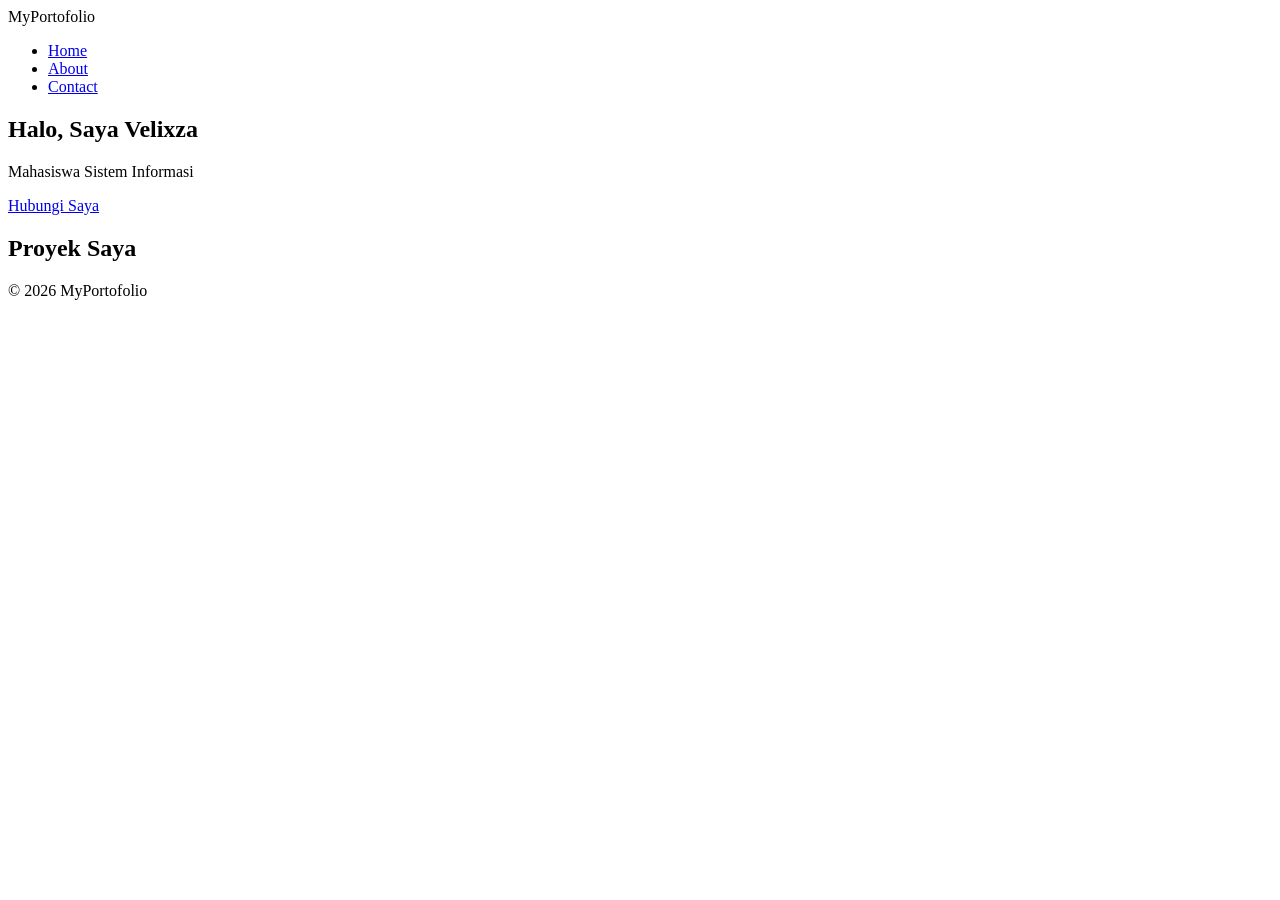
==== portofolio_veli/index.html @ 8e6a3ff7 "index portofolio" ====
<!DOCTYPE html>

<html lang="id">

<head>

    <meta charset="UTF-8">

    <meta name="viewport" content="width=device-width, initial-scale=1.0">

    <title>Portofolio velixza</title>

    <link rel="stylesheet" href="css/style.css">

</head>

<body>

    <!-- Navigasi -->

    <nav>

        <div class="container">

            <div class="logo">MyPortofolio</div>

            <ul class="nav-links">

                <li><a href="index.html" class="active">Home</a></li>

                <li><a href="about.html">About</a></li>

                <li><a href="contact.html">Contact</a></li>

            </ul>

        </div>

    </nav>

    <!-- Hero Section -->

    <section class="hero">

        <div class="container">

            <div class="hero-content">

                <h1>Halo, Saya Velixza <span id="typing-text"></span></h1>

                <p>Mahasiswa Sistem Informasi</p>

                <a href="contact.html" class="btn">Hubungi Saya</a>

            </div>

        </div>

    </section>

    <!-- Proyek Saya -->

    <section class="projects">

        <div class="container">

            <h2>Proyek Saya</h2>

            <div class="project-grid" id="project-grid">

                <!-- Data proyek akan diisi otomatis oleh JavaScript -->

            </div>

        </div>

    </section>

    <!-- Footer -->

    <footer>

        <p>&copy; 2026 MyPortofolio</p>

    </footer>

    <script src="js/main.js"></script>

</body>

</html>
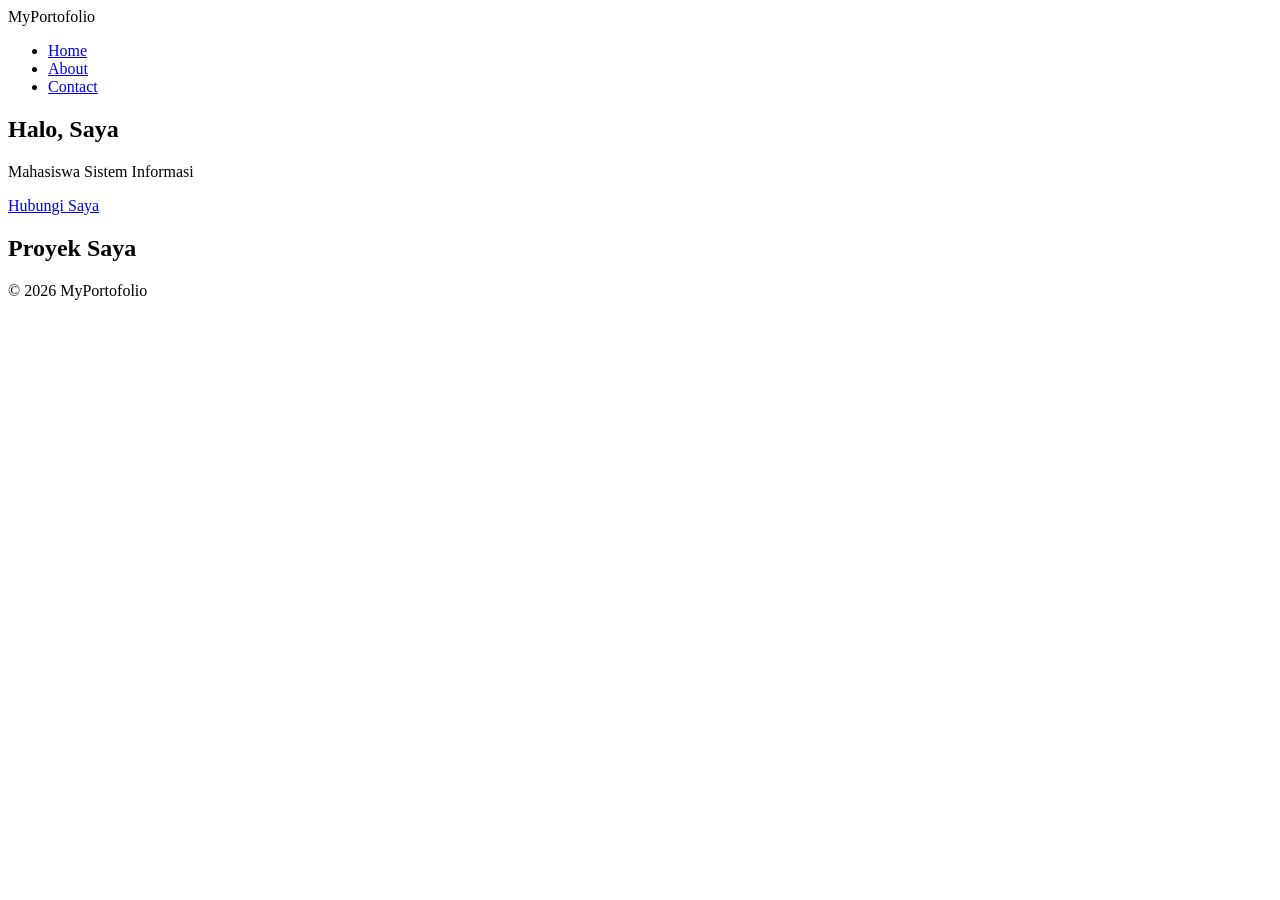
==== commit 64b04ce5: "index portoflio (2)" ====
--- a/portofolio_veli/index.html
+++ b/portofolio_veli/index.html
@@ -46,7 +46,7 @@
 
             <div class="hero-content">
 
-                <h1>Halo, Saya Velixza <span id="typing-text"></span></h1>
+                <h1>Halo, Saya <span id="typing-text"></span></h1>
 
                 <p>Mahasiswa Sistem Informasi</p>
 
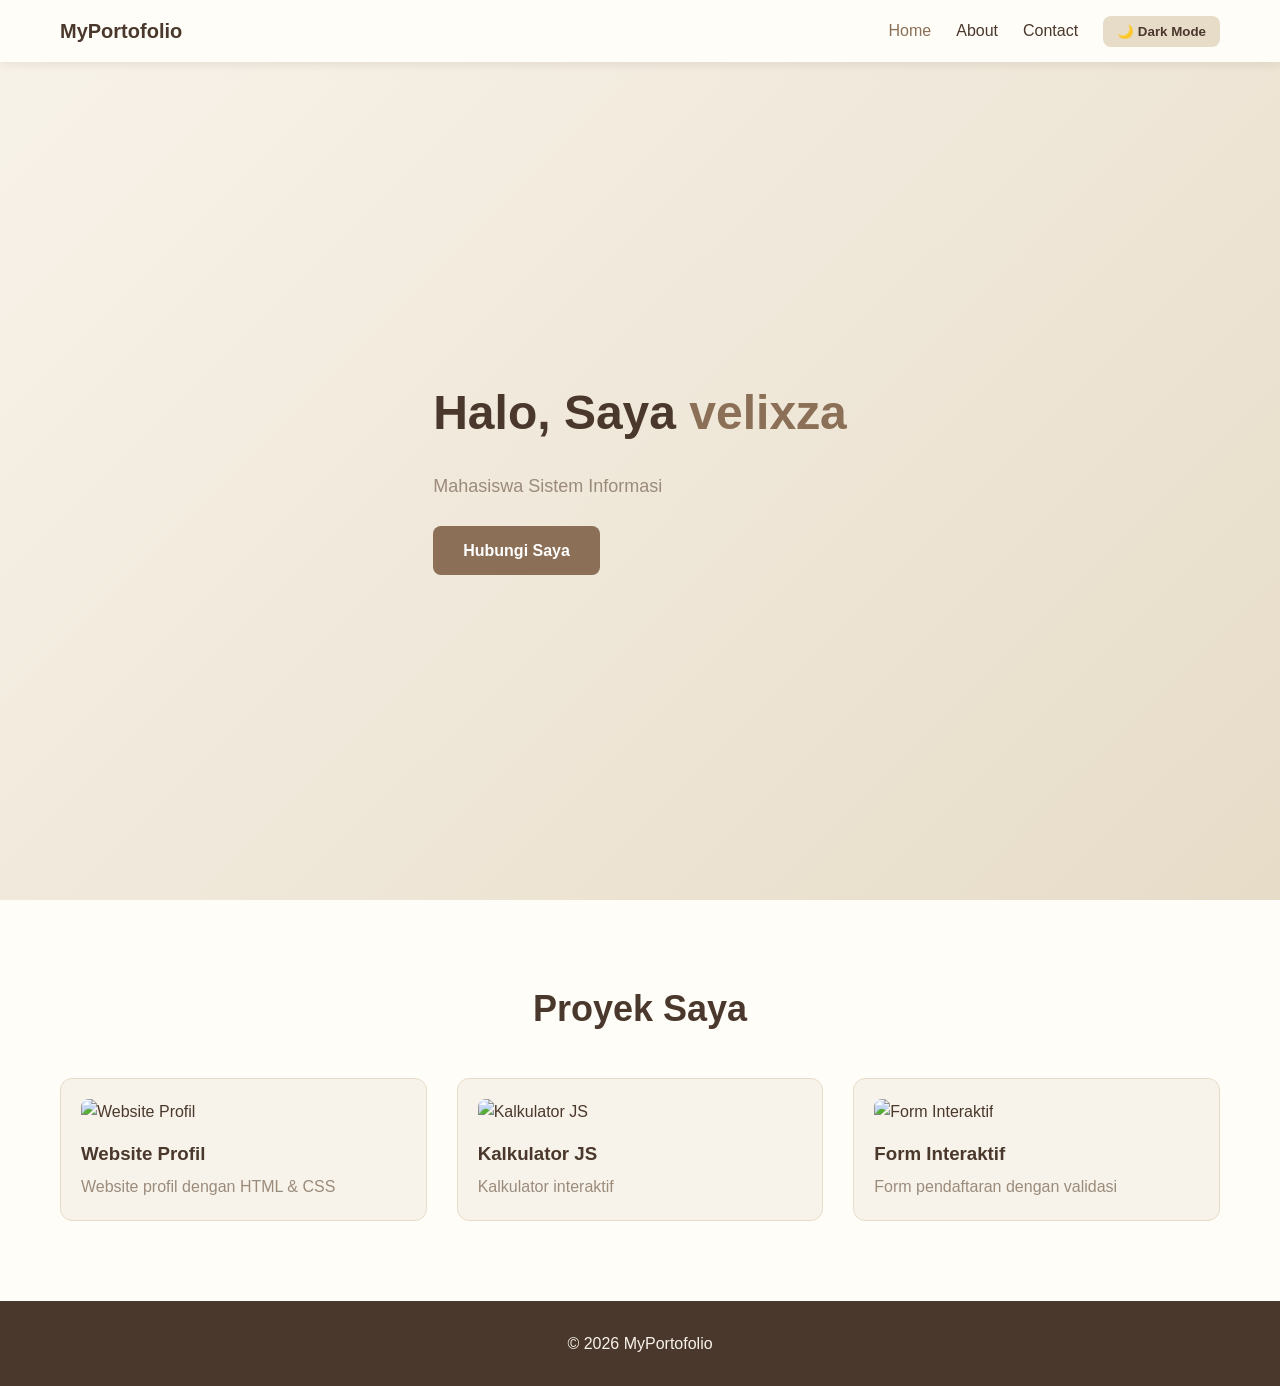
==== commit 20f1e911: "tugas mandiri pertemuan 7" ====
--- a/portofolio_veli/index.html
+++ b/portofolio_veli/index.html
@@ -1,56 +1,70 @@
 <!DOCTYPE html>
-
 <html lang="id">
 
 <head>
-
     <meta charset="UTF-8">
-
     <meta name="viewport" content="width=device-width, initial-scale=1.0">
 
-    <title>Portofolio velixza</title>
+    <title>Portofolio Velixza</title>
 
     <link rel="stylesheet" href="css/style.css">
-
 </head>
 
 <body>
 
     <!-- Navigasi -->
-
     <nav>
-
         <div class="container">
 
-            <div class="logo">MyPortofolio</div>
+            <div class="logo">
+                MyPortofolio
+            </div>
 
             <ul class="nav-links">
 
-                <li><a href="index.html" class="active">Home</a></li>
+                <li>
+                    <a href="index.html" class="active">Home</a>
+                </li>
 
-                <li><a href="about.html">About</a></li>
+                <li>
+                    <a href="about.html">About</a>
+                </li>
 
-                <li><a href="contact.html">Contact</a></li>
+                <li>
+                    <a href="contact.html">Contact</a>
+                </li>
+
+                <li>
+                    <button id="dark-mode-btn" class="dark-mode-btn">
+                        🌙 Dark Mode
+                    </button>
+                </li>
 
             </ul>
 
         </div>
-
     </nav>
 
+
     <!-- Hero Section -->
-
     <section class="hero">
 
         <div class="container">
 
             <div class="hero-content">
 
-                <h1>Halo, Saya <span id="typing-text"></span></h1>
+                <h1>
+                    Halo, Saya
+                    <span id="typing-text"></span>
+                </h1>
 
-                <p>Mahasiswa Sistem Informasi</p>
+                <p>
+                    Mahasiswa Sistem Informasi
+                </p>
 
-                <a href="contact.html" class="btn">Hubungi Saya</a>
+                <a href="contact.html" class="btn">
+                    Hubungi Saya
+                </a>
 
             </div>
 
@@ -58,32 +72,33 @@
 
     </section>
 
+
     <!-- Proyek Saya -->
-
     <section class="projects">
 
         <div class="container">
 
             <h2>Proyek Saya</h2>
 
-            <div class="project-grid" id="project-grid">
-
-                <!-- Data proyek akan diisi otomatis oleh JavaScript -->
-
+            <div
+                class="project-grid"
+                id="project-grid"
+            >
+                <!-- Project akan dibuat otomatis oleh JavaScript -->
             </div>
 
         </div>
 
     </section>
 
+
     <!-- Footer -->
-
     <footer>
-
         <p>&copy; 2026 MyPortofolio</p>
-
     </footer>
 
+
+    <!-- JavaScript -->
     <script src="js/main.js"></script>
 
 </body>
--- a/portofolio_veli/css/style.css
+++ b/portofolio_veli/css/style.css
@@ -0,0 +1,501 @@
+/* =========================
+   RESET & VARIABLES
+   ========================= */
+
+* {
+    margin: 0;
+    padding: 0;
+    box-sizing: border-box;
+}
+
+:root {
+    --primary: #8b6f56;
+    --dark: #4a382c;
+    --light: #f8f3ea;
+    --gray: #9b8b7b;
+    --beige: #e7dcc8;
+    --white: #fffdf8;
+}
+
+
+/* =========================
+   BODY
+   ========================= */
+
+body {
+    font-family: 'Segoe UI', sans-serif;
+    background: var(--light);
+    color: var(--dark);
+    line-height: 1.6;
+    transition: background 0.3s, color 0.3s;
+}
+
+
+/* =========================
+   CONTAINER
+   ========================= */
+
+.container {
+    max-width: 1200px;
+    margin: 0 auto;
+    padding: 0 20px;
+}
+
+
+/* =========================
+   NAVIGATION
+   ========================= */
+
+nav {
+    background: var(--white);
+    box-shadow: 0 2px 10px rgba(74, 56, 44, 0.10);
+    position: fixed;
+    width: 100%;
+    top: 0;
+    z-index: 100;
+}
+
+nav .container {
+    display: flex;
+    justify-content: space-between;
+    align-items: center;
+    padding: 15px 20px;
+}
+
+.logo {
+    color: var(--dark);
+    font-weight: 700;
+    font-size: 20px;
+}
+
+.nav-links {
+    display: flex;
+    list-style: none;
+    gap: 25px;
+    align-items: center;
+}
+
+.nav-links a {
+    text-decoration: none;
+    color: var(--dark);
+    font-weight: 500;
+    transition: color 0.3s;
+}
+
+.nav-links a:hover,
+.nav-links a.active {
+    color: var(--primary);
+}
+
+
+/* =========================
+   HERO SECTION - HOME
+   ========================= */
+
+.hero {
+    padding: 150px 0 100px;
+    background: linear-gradient(
+        135deg,
+        #f8f3ea 0%,
+        #e7dcc8 100%
+    );
+    min-height: 100vh;
+    display: flex;
+    align-items: center;
+}
+
+.hero-content h1 {
+    font-size: 48px;
+    margin-bottom: 20px;
+    color: var(--dark);
+}
+
+.hero-content span {
+    color: var(--primary);
+}
+
+.hero-content p {
+    color: var(--gray);
+    margin-bottom: 25px;
+    font-size: 18px;
+}
+
+
+/* =========================
+   BUTTON
+   ========================= */
+
+.btn {
+    display: inline-block;
+    background: var(--primary);
+    color: white;
+    padding: 12px 30px;
+    border-radius: 8px;
+    text-decoration: none;
+    font-weight: 600;
+    border: none;
+    cursor: pointer;
+    transition: transform 0.3s, box-shadow 0.3s;
+}
+
+.btn:hover {
+    transform: translateY(-3px);
+    box-shadow: 0 10px 20px rgba(139, 111, 86, 0.3);
+}
+
+
+/* =========================
+   PROJECTS
+   ========================= */
+
+.projects {
+    padding: 80px 0;
+    background: var(--white);
+}
+
+.projects h2 {
+    text-align: center;
+    font-size: 36px;
+    margin-bottom: 40px;
+    color: var(--dark);
+}
+
+.project-grid {
+    display: grid;
+    grid-template-columns: repeat(
+        auto-fit,
+        minmax(300px, 1fr)
+    );
+    gap: 30px;
+}
+
+.project-card {
+    background: var(--light);
+    border: 1px solid var(--beige);
+    border-radius: 12px;
+    padding: 20px;
+    transition: transform 0.3s, box-shadow 0.3s;
+    cursor: pointer;
+}
+
+.project-card:hover {
+    transform: translateY(-10px);
+    box-shadow: 0 12px 25px rgba(74, 56, 44, 0.12);
+}
+
+.project-card img {
+    width: 100%;
+    height: 200px;
+    object-fit: cover;
+    border-radius: 8px;
+}
+
+.project-card h3 {
+    margin-top: 15px;
+    color: var(--dark);
+}
+
+.project-card p {
+    color: var(--gray);
+    margin-top: 5px;
+}
+
+
+/* =========================
+   ABOUT PAGE
+   ========================= */
+
+.about {
+    padding: 150px 0 100px;
+    background: var(--light);
+    min-height: 100vh;
+}
+
+.about-content {
+    display: grid;
+    grid-template-columns: 1.5fr 1fr;
+    gap: 50px;
+    align-items: center;
+}
+
+.about-text h1 {
+    font-size: 48px;
+    margin-bottom: 25px;
+    color: var(--dark);
+}
+
+.about-text p {
+    margin-bottom: 18px;
+    color: var(--gray);
+}
+
+.about-card {
+    background: var(--white);
+    border: 1px solid var(--beige);
+    border-radius: 15px;
+    padding: 35px;
+    box-shadow: 0 10px 25px rgba(74, 56, 44, 0.08);
+}
+
+.about-card h2 {
+    margin-bottom: 20px;
+    color: var(--dark);
+}
+
+.about-card ul {
+    list-style: none;
+}
+
+.about-card li {
+    background: var(--beige);
+    margin-bottom: 10px;
+    padding: 10px 15px;
+    border-radius: 8px;
+    color: var(--dark);
+}
+
+
+/* =========================
+   CONTACT PAGE
+   ========================= */
+
+.contact {
+    padding: 150px 0 100px;
+    background: var(--light);
+    min-height: 100vh;
+}
+
+.contact-content {
+    display: grid;
+    grid-template-columns: 1fr 1fr;
+    gap: 60px;
+    align-items: start;
+}
+
+.contact-info h1 {
+    font-size: 48px;
+    margin-bottom: 20px;
+    color: var(--dark);
+}
+
+.contact-info > p {
+    color: var(--gray);
+    margin-bottom: 30px;
+}
+
+.contact-item {
+    margin-bottom: 20px;
+}
+
+.contact-item h3 {
+    color: var(--primary);
+    margin-bottom: 3px;
+}
+
+.contact-item p {
+    color: var(--gray);
+}
+
+
+/* =========================
+   CONTACT FORM
+   ========================= */
+
+.contact-form {
+    background: var(--white);
+    border: 1px solid var(--beige);
+    border-radius: 15px;
+    padding: 30px;
+    box-shadow: 0 10px 25px rgba(74, 56, 44, 0.08);
+
+    display: flex;
+    flex-direction: column;
+    gap: 10px;
+}
+
+.contact-form label {
+    color: var(--dark);
+    font-weight: 600;
+    margin-top: 5px;
+}
+
+.contact-form input,
+.contact-form textarea {
+    width: 100%;
+    padding: 12px 15px;
+    border: 1px solid var(--beige);
+    border-radius: 8px;
+    background: var(--light);
+    color: var(--dark);
+    font-family: inherit;
+    font-size: 15px;
+    outline: none;
+}
+
+.contact-form input:focus,
+.contact-form textarea:focus {
+    border-color: var(--primary);
+}
+
+.contact-form textarea {
+    resize: vertical;
+}
+
+#form-message {
+    color: var(--primary);
+    font-weight: 500;
+}
+
+
+/* =========================
+   DARK MODE
+   ========================= */
+
+body.dark-mode {
+    --primary: #c09a78;
+    --dark: #f3e9dc;
+    --light: #2b2521;
+    --gray: #c2b5a8;
+    --beige: #4a3f37;
+    --white: #352d28;
+}
+
+
+/* Navigation Dark Mode */
+
+body.dark-mode nav {
+    background: var(--white);
+    box-shadow: 0 2px 10px rgba(0, 0, 0, 0.25);
+}
+
+
+/* Home Dark Mode */
+
+body.dark-mode .hero {
+    background: linear-gradient(
+        135deg,
+        #2b2521 0%,
+        #3d332c 100%
+    );
+}
+
+body.dark-mode .projects {
+    background: #302924;
+}
+
+
+/* Project Card Dark Mode */
+
+body.dark-mode .project-card {
+    background: var(--white);
+    border-color: var(--beige);
+}
+
+
+/* About Dark Mode */
+
+body.dark-mode .about {
+    background: var(--light);
+}
+
+body.dark-mode .about-card {
+    background: var(--white);
+}
+
+
+/* Contact Dark Mode */
+
+body.dark-mode .contact {
+    background: var(--light);
+}
+
+body.dark-mode .contact-form {
+    background: var(--white);
+}
+
+body.dark-mode .contact-form input,
+body.dark-mode .contact-form textarea {
+    background: var(--light);
+}
+
+
+/* Footer Dark Mode */
+
+body.dark-mode footer {
+    background: #211c19;
+}
+
+
+/* =========================
+   DARK MODE BUTTON
+   ========================= */
+
+.dark-mode-btn {
+    border: none;
+    background: var(--beige);
+    color: var(--dark);
+    padding: 8px 14px;
+    border-radius: 8px;
+    cursor: pointer;
+    font-family: inherit;
+    font-weight: 600;
+    transition: 0.3s;
+}
+
+.dark-mode-btn:hover {
+    background: var(--primary);
+    color: white;
+}
+
+
+/* =========================
+   FOOTER
+   ========================= */
+
+footer {
+    background: var(--dark);
+    color: var(--light);
+    text-align: center;
+    padding: 30px;
+}
+
+
+/* =========================
+   RESPONSIVE
+   ========================= */
+
+@media (max-width: 768px) {
+
+    nav .container {
+        flex-direction: column;
+        gap: 10px;
+    }
+
+    .nav-links {
+        gap: 15px;
+        flex-wrap: wrap;
+        justify-content: center;
+    }
+
+    .hero {
+        padding-top: 180px;
+    }
+
+    .hero-content h1 {
+        font-size: 38px;
+    }
+
+    .about-content,
+    .contact-content {
+        grid-template-columns: 1fr;
+    }
+
+    .about-text h1,
+    .contact-info h1 {
+        font-size: 38px;
+    }
+
+    .project-grid {
+        grid-template-columns: 1fr;
+    }
+}
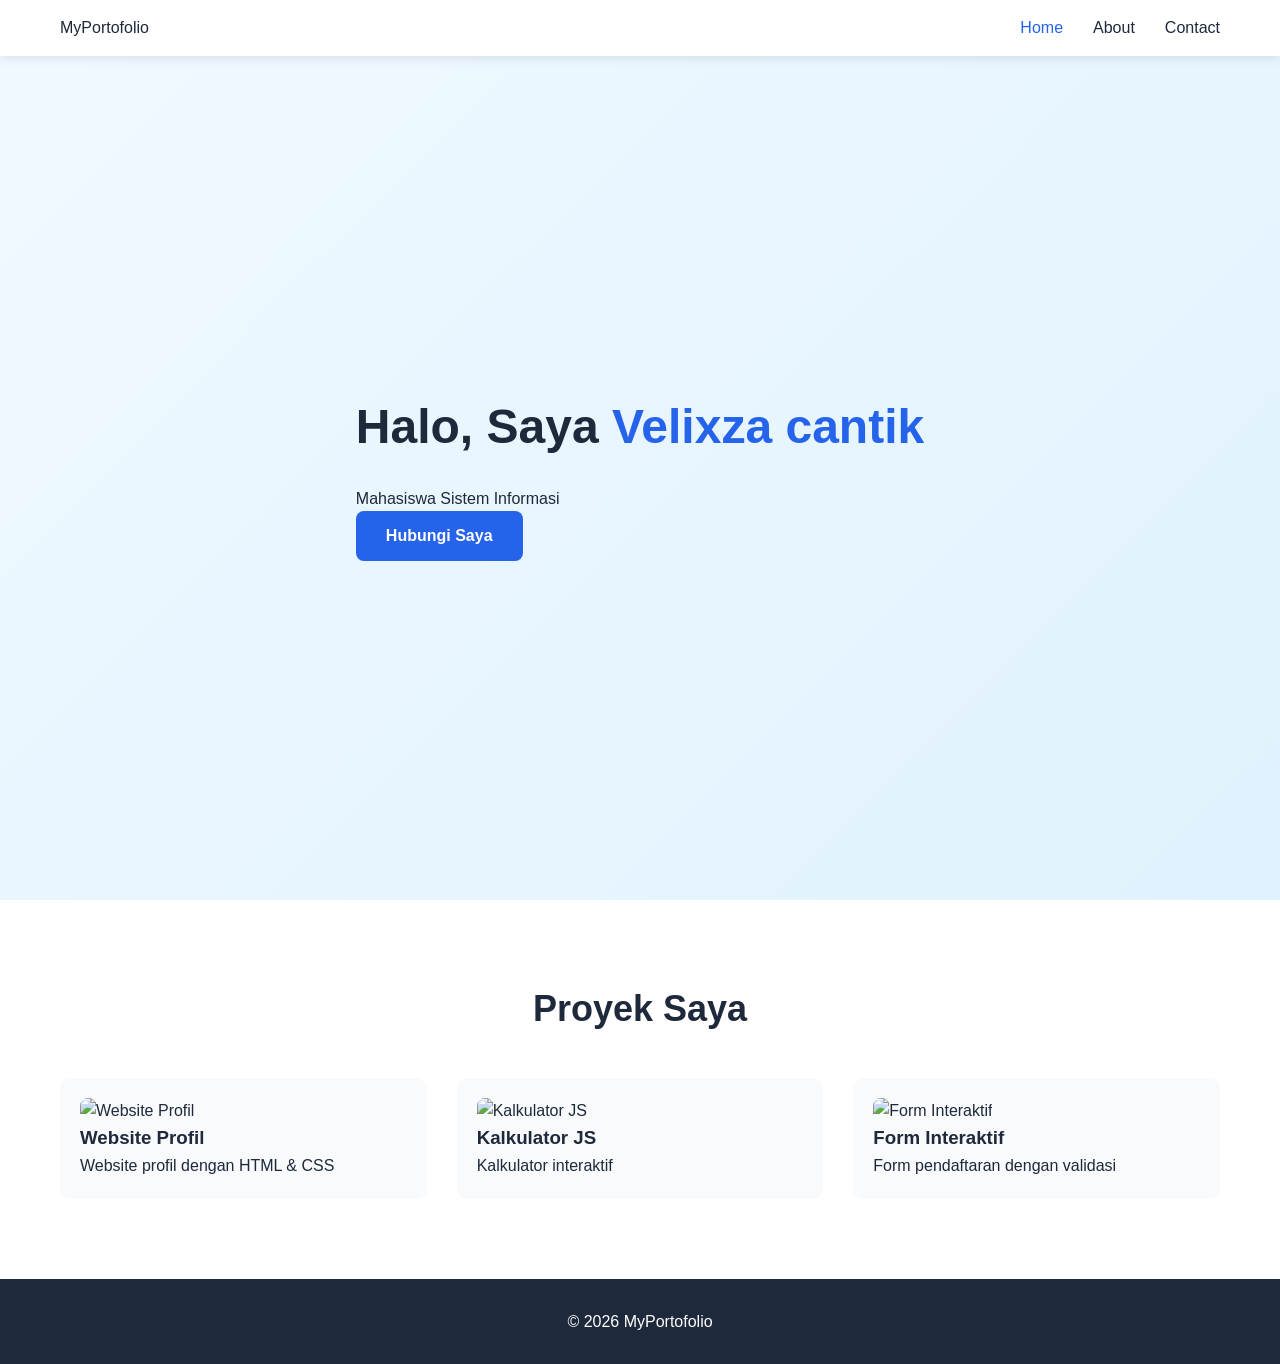
==== commit 53adaf40: "Merge branch 'main' into WEB-PORTOFOLIO-PERTEMUAN-7" ====
--- a/portofolio_veli/index.html
+++ b/portofolio_veli/index.html
@@ -1,70 +1,56 @@
 <!DOCTYPE html>
+
 <html lang="id">
 
 <head>
+
     <meta charset="UTF-8">
+
     <meta name="viewport" content="width=device-width, initial-scale=1.0">
 
-    <title>Portofolio Velixza</title>
+    <title>Portofolio velixza</title>
 
     <link rel="stylesheet" href="css/style.css">
+
 </head>
 
 <body>
 
     <!-- Navigasi -->
+
     <nav>
+
         <div class="container">
 
-            <div class="logo">
-                MyPortofolio
-            </div>
+            <div class="logo">MyPortofolio</div>
 
             <ul class="nav-links">
 
-                <li>
-                    <a href="index.html" class="active">Home</a>
-                </li>
+                <li><a href="index.html" class="active">Home</a></li>
 
-                <li>
-                    <a href="about.html">About</a>
-                </li>
+                <li><a href="about.html">About</a></li>
 
-                <li>
-                    <a href="contact.html">Contact</a>
-                </li>
-
-                <li>
-                    <button id="dark-mode-btn" class="dark-mode-btn">
-                        🌙 Dark Mode
-                    </button>
-                </li>
+                <li><a href="contact.html">Contact</a></li>
 
             </ul>
 
         </div>
+
     </nav>
 
+    <!-- Hero Section -->
 
-    <!-- Hero Section -->
     <section class="hero">
 
         <div class="container">
 
             <div class="hero-content">
 
-                <h1>
-                    Halo, Saya
-                    <span id="typing-text"></span>
-                </h1>
+                <h1>Halo, Saya <span id="typing-text"></span></h1>
 
-                <p>
-                    Mahasiswa Sistem Informasi
-                </p>
+                <p>Mahasiswa Sistem Informasi</p>
 
-                <a href="contact.html" class="btn">
-                    Hubungi Saya
-                </a>
+                <a href="contact.html" class="btn">Hubungi Saya</a>
 
             </div>
 
@@ -72,33 +58,32 @@
 
     </section>
 
+    <!-- Proyek Saya -->
 
-    <!-- Proyek Saya -->
     <section class="projects">
 
         <div class="container">
 
             <h2>Proyek Saya</h2>
 
-            <div
-                class="project-grid"
-                id="project-grid"
-            >
-                <!-- Project akan dibuat otomatis oleh JavaScript -->
+            <div class="project-grid" id="project-grid">
+
+                <!-- Data proyek akan diisi otomatis oleh JavaScript -->
+
             </div>
 
         </div>
 
     </section>
 
+    <!-- Footer -->
 
-    <!-- Footer -->
     <footer>
+
         <p>&copy; 2026 MyPortofolio</p>
+
     </footer>
 
-
-    <!-- JavaScript -->
     <script src="js/main.js"></script>
 
 </body>
--- a/portofolio_veli/css/style.css
+++ b/portofolio_veli/css/style.css
@@ -1,6 +1,4 @@
-/* =========================
-   RESET & VARIABLES
-   ========================= */
+/* Reset & Variables */
 
 * {
     margin: 0;
@@ -9,31 +7,18 @@
 }
 
 :root {
-    --primary: #8b6f56;
-    --dark: #4a382c;
-    --light: #f8f3ea;
-    --gray: #9b8b7b;
-    --beige: #e7dcc8;
-    --white: #fffdf8;
+    --primary: #2563eb;
+    --dark: #1e293b;
+    --light: #f8fafc;
+    --gray: #94a3b8;
 }
-
-
-/* =========================
-   BODY
-   ========================= */
 
 body {
     font-family: 'Segoe UI', sans-serif;
     background: var(--light);
     color: var(--dark);
     line-height: 1.6;
-    transition: background 0.3s, color 0.3s;
 }
-
-
-/* =========================
-   CONTAINER
-   ========================= */
 
 .container {
     max-width: 1200px;
@@ -41,14 +26,11 @@
     padding: 0 20px;
 }
 
-
-/* =========================
-   NAVIGATION
-   ========================= */
+/* Navigation */
 
 nav {
-    background: var(--white);
-    box-shadow: 0 2px 10px rgba(74, 56, 44, 0.10);
+    background: white;
+    box-shadow: 0 2px 10px rgba(0,0,0,0.1);
     position: fixed;
     width: 100%;
     top: 0;
@@ -62,17 +44,10 @@
     padding: 15px 20px;
 }
 
-.logo {
-    color: var(--dark);
-    font-weight: 700;
-    font-size: 20px;
-}
-
 .nav-links {
     display: flex;
     list-style: none;
-    gap: 25px;
-    align-items: center;
+    gap: 30px;
 }
 
 .nav-links a {
@@ -87,18 +62,11 @@
     color: var(--primary);
 }
 
-
-/* =========================
-   HERO SECTION - HOME
-   ========================= */
+/* Hero Section */
 
 .hero {
     padding: 150px 0 100px;
-    background: linear-gradient(
-        135deg,
-        #f8f3ea 0%,
-        #e7dcc8 100%
-    );
+    background: linear-gradient(135deg, #f0f9ff 0%, #e0f2fe 100%);
     min-height: 100vh;
     display: flex;
     align-items: center;
@@ -107,23 +75,11 @@
 .hero-content h1 {
     font-size: 48px;
     margin-bottom: 20px;
-    color: var(--dark);
 }
 
 .hero-content span {
     color: var(--primary);
 }
-
-.hero-content p {
-    color: var(--gray);
-    margin-bottom: 25px;
-    font-size: 18px;
-}
-
-
-/* =========================
-   BUTTON
-   ========================= */
 
 .btn {
     display: inline-block;
@@ -133,54 +89,43 @@
     border-radius: 8px;
     text-decoration: none;
     font-weight: 600;
-    border: none;
-    cursor: pointer;
     transition: transform 0.3s, box-shadow 0.3s;
 }
 
 .btn:hover {
     transform: translateY(-3px);
-    box-shadow: 0 10px 20px rgba(139, 111, 86, 0.3);
+    box-shadow: 0 10px 20px rgba(37,99,235,0.3);
 }
 
-
-/* =========================
-   PROJECTS
-   ========================= */
+/* Projects */
 
 .projects {
     padding: 80px 0;
-    background: var(--white);
+    background: white;
 }
 
 .projects h2 {
     text-align: center;
     font-size: 36px;
     margin-bottom: 40px;
-    color: var(--dark);
 }
 
 .project-grid {
     display: grid;
-    grid-template-columns: repeat(
-        auto-fit,
-        minmax(300px, 1fr)
-    );
+    grid-template-columns: repeat(auto-fit, minmax(300px, 1fr));
     gap: 30px;
 }
 
 .project-card {
     background: var(--light);
-    border: 1px solid var(--beige);
-    border-radius: 12px;
+    border-radius: 10px;
     padding: 20px;
-    transition: transform 0.3s, box-shadow 0.3s;
+    transition: transform 0.3s;
     cursor: pointer;
 }
 
 .project-card:hover {
     transform: translateY(-10px);
-    box-shadow: 0 12px 25px rgba(74, 56, 44, 0.12);
 }
 
 .project-card img {
@@ -190,312 +135,11 @@
     border-radius: 8px;
 }
 
-.project-card h3 {
-    margin-top: 15px;
-    color: var(--dark);
-}
-
-.project-card p {
-    color: var(--gray);
-    margin-top: 5px;
-}
-
-
-/* =========================
-   ABOUT PAGE
-   ========================= */
-
-.about {
-    padding: 150px 0 100px;
-    background: var(--light);
-    min-height: 100vh;
-}
-
-.about-content {
-    display: grid;
-    grid-template-columns: 1.5fr 1fr;
-    gap: 50px;
-    align-items: center;
-}
-
-.about-text h1 {
-    font-size: 48px;
-    margin-bottom: 25px;
-    color: var(--dark);
-}
-
-.about-text p {
-    margin-bottom: 18px;
-    color: var(--gray);
-}
-
-.about-card {
-    background: var(--white);
-    border: 1px solid var(--beige);
-    border-radius: 15px;
-    padding: 35px;
-    box-shadow: 0 10px 25px rgba(74, 56, 44, 0.08);
-}
-
-.about-card h2 {
-    margin-bottom: 20px;
-    color: var(--dark);
-}
-
-.about-card ul {
-    list-style: none;
-}
-
-.about-card li {
-    background: var(--beige);
-    margin-bottom: 10px;
-    padding: 10px 15px;
-    border-radius: 8px;
-    color: var(--dark);
-}
-
-
-/* =========================
-   CONTACT PAGE
-   ========================= */
-
-.contact {
-    padding: 150px 0 100px;
-    background: var(--light);
-    min-height: 100vh;
-}
-
-.contact-content {
-    display: grid;
-    grid-template-columns: 1fr 1fr;
-    gap: 60px;
-    align-items: start;
-}
-
-.contact-info h1 {
-    font-size: 48px;
-    margin-bottom: 20px;
-    color: var(--dark);
-}
-
-.contact-info > p {
-    color: var(--gray);
-    margin-bottom: 30px;
-}
-
-.contact-item {
-    margin-bottom: 20px;
-}
-
-.contact-item h3 {
-    color: var(--primary);
-    margin-bottom: 3px;
-}
-
-.contact-item p {
-    color: var(--gray);
-}
-
-
-/* =========================
-   CONTACT FORM
-   ========================= */
-
-.contact-form {
-    background: var(--white);
-    border: 1px solid var(--beige);
-    border-radius: 15px;
-    padding: 30px;
-    box-shadow: 0 10px 25px rgba(74, 56, 44, 0.08);
-
-    display: flex;
-    flex-direction: column;
-    gap: 10px;
-}
-
-.contact-form label {
-    color: var(--dark);
-    font-weight: 600;
-    margin-top: 5px;
-}
-
-.contact-form input,
-.contact-form textarea {
-    width: 100%;
-    padding: 12px 15px;
-    border: 1px solid var(--beige);
-    border-radius: 8px;
-    background: var(--light);
-    color: var(--dark);
-    font-family: inherit;
-    font-size: 15px;
-    outline: none;
-}
-
-.contact-form input:focus,
-.contact-form textarea:focus {
-    border-color: var(--primary);
-}
-
-.contact-form textarea {
-    resize: vertical;
-}
-
-#form-message {
-    color: var(--primary);
-    font-weight: 500;
-}
-
-
-/* =========================
-   DARK MODE
-   ========================= */
-
-body.dark-mode {
-    --primary: #c09a78;
-    --dark: #f3e9dc;
-    --light: #2b2521;
-    --gray: #c2b5a8;
-    --beige: #4a3f37;
-    --white: #352d28;
-}
-
-
-/* Navigation Dark Mode */
-
-body.dark-mode nav {
-    background: var(--white);
-    box-shadow: 0 2px 10px rgba(0, 0, 0, 0.25);
-}
-
-
-/* Home Dark Mode */
-
-body.dark-mode .hero {
-    background: linear-gradient(
-        135deg,
-        #2b2521 0%,
-        #3d332c 100%
-    );
-}
-
-body.dark-mode .projects {
-    background: #302924;
-}
-
-
-/* Project Card Dark Mode */
-
-body.dark-mode .project-card {
-    background: var(--white);
-    border-color: var(--beige);
-}
-
-
-/* About Dark Mode */
-
-body.dark-mode .about {
-    background: var(--light);
-}
-
-body.dark-mode .about-card {
-    background: var(--white);
-}
-
-
-/* Contact Dark Mode */
-
-body.dark-mode .contact {
-    background: var(--light);
-}
-
-body.dark-mode .contact-form {
-    background: var(--white);
-}
-
-body.dark-mode .contact-form input,
-body.dark-mode .contact-form textarea {
-    background: var(--light);
-}
-
-
-/* Footer Dark Mode */
-
-body.dark-mode footer {
-    background: #211c19;
-}
-
-
-/* =========================
-   DARK MODE BUTTON
-   ========================= */
-
-.dark-mode-btn {
-    border: none;
-    background: var(--beige);
-    color: var(--dark);
-    padding: 8px 14px;
-    border-radius: 8px;
-    cursor: pointer;
-    font-family: inherit;
-    font-weight: 600;
-    transition: 0.3s;
-}
-
-.dark-mode-btn:hover {
-    background: var(--primary);
-    color: white;
-}
-
-
-/* =========================
-   FOOTER
-   ========================= */
+/* Footer */
 
 footer {
     background: var(--dark);
-    color: var(--light);
+    color: white;
     text-align: center;
     padding: 30px;
-}
-
-
-/* =========================
-   RESPONSIVE
-   ========================= */
-
-@media (max-width: 768px) {
-
-    nav .container {
-        flex-direction: column;
-        gap: 10px;
-    }
-
-    .nav-links {
-        gap: 15px;
-        flex-wrap: wrap;
-        justify-content: center;
-    }
-
-    .hero {
-        padding-top: 180px;
-    }
-
-    .hero-content h1 {
-        font-size: 38px;
-    }
-
-    .about-content,
-    .contact-content {
-        grid-template-columns: 1fr;
-    }
-
-    .about-text h1,
-    .contact-info h1 {
-        font-size: 38px;
-    }
-
-    .project-grid {
-        grid-template-columns: 1fr;
-    }
 }
